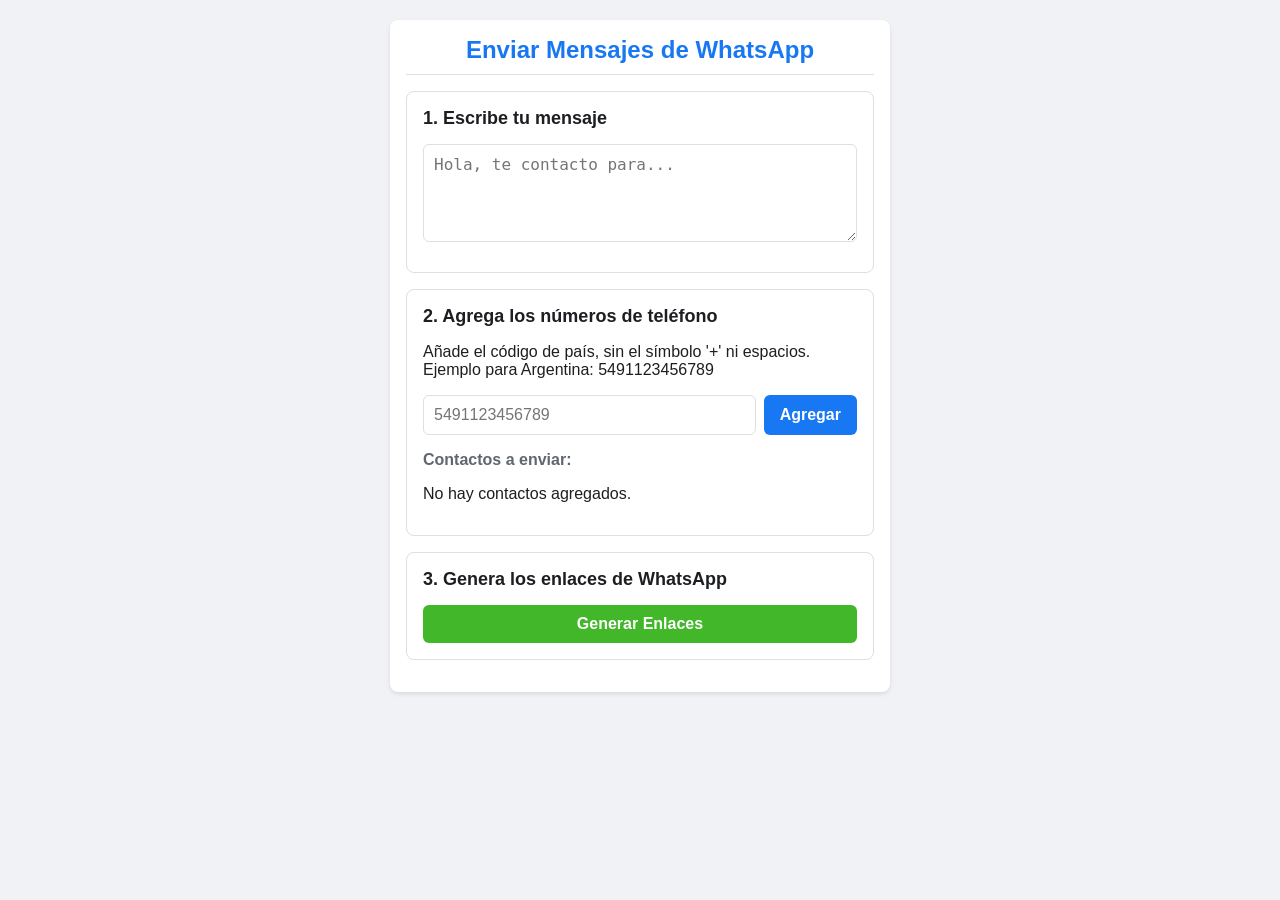
==== index.html @ c50dd447 "feat: Create web app to send WhatsApp messages This commit introduces a simple, mobile-friendly sing" ====
<!DOCTYPE html>
<html lang="es">
<head>
    <meta charset="UTF-8">
    <meta name="viewport" content="width=device-width, initial-scale=1.0">
    <title>Enviar Mensajes de WhatsApp</title>
    <link rel="stylesheet" href="style.css">
</head>
<body>
    <div id="app">
        <h1>Enviar Mensajes de WhatsApp</h1>

        <div class="card">
            <h2>1. Escribe tu mensaje</h2>
            <textarea id="message" rows="4" placeholder="Hola, te contacto para..."></textarea>
        </div>

        <div class="card">
            <h2>2. Agrega los números de teléfono</h2>
            <p>Añade el código de país, sin el símbolo '+' ni espacios. Ejemplo para Argentina: 5491123456789</p>
            <div class="input-group">
                <input type="tel" id="phoneNumber" placeholder="5491123456789">
                <button id="addContactBtn">Agregar</button>
            </div>
            <h3>Contactos a enviar:</h3>
            <ul id="contactList">
                <!-- Los números agregados aparecerán aquí -->
            </ul>
        </div>

        <div class="card">
            <h2>3. Genera los enlaces de WhatsApp</h2>
            <button id="generateLinksBtn">Generar Enlaces</button>
            <div id="linksContainer">
                <!-- Los enlaces generados aparecerán aquí -->
            </div>
        </div>
    </div>
    <script src="script.js"></script>
</body>
</html>
---- style.css ----
/* Estilos para la aplicación de mensajería de WhatsApp */

body {
    font-family: -apple-system, BlinkMacSystemFont, 'Segoe UI', Roboto, Helvetica, Arial, sans-serif;
    background-color: #f0f2f5;
    color: #1c1e21;
    margin: 0;
    padding: 20px;
    display: flex;
    justify-content: center;
}

#app {
    width: 100%;
    max-width: 500px;
    background-color: #ffffff;
    border-radius: 8px;
    box-shadow: 0 2px 4px rgba(0, 0, 0, 0.1);
    padding: 16px;
    box-sizing: border-box;
}

h1 {
    font-size: 24px;
    text-align: center;
    color: #1877f2;
    border-bottom: 1px solid #dddfe2;
    padding-bottom: 10px;
    margin-top: 0;
}

h2 {
    font-size: 18px;
    color: #1c1e21;
    margin-top: 0;
}

h3 {
    font-size: 16px;
    color: #606770;
    margin-bottom: 8px;
}

.card {
    background-color: #fff;
    border: 1px solid #dddfe2;
    border-radius: 8px;
    padding: 16px;
    margin-bottom: 16px;
}

textarea,
input[type="tel"] {
    width: 100%;
    padding: 10px;
    border: 1px solid #dddfe2;
    border-radius: 6px;
    font-size: 16px;
    box-sizing: border-box;
    margin-bottom: 10px;
}

.input-group {
    display: flex;
    gap: 8px;
    margin-bottom: 16px;
}

.input-group input {
    flex-grow: 1;
    margin-bottom: 0;
}

button {
    background-color: #1877f2;
    color: #ffffff;
    border: none;
    border-radius: 6px;
    padding: 10px 16px;
    font-size: 16px;
    font-weight: bold;
    cursor: pointer;
    transition: background-color 0.2s;
}

button:hover {
    background-color: #166fe5;
}

#generateLinksBtn {
    width: 100%;
    background-color: #42b72a;
}

#generateLinksBtn:hover {
    background-color: #36a420;
}

#contactList {
    list-style: none;
    padding: 0;
    margin: 0;
}

#contactList li {
    background-color: #e7f3ff;
    padding: 8px 12px;
    border-radius: 6px;
    margin-bottom: 8px;
    display: flex;
    justify-content: space-between;
    align-items: center;
}

#contactList li button {
    background-color: #fa3e3e;
    font-size: 12px;
    padding: 4px 8px;
}

#contactList li button:hover {
    background-color: #e02d2d;
}

#linksContainer a {
    display: block;
    background-color: #25d366;
    color: white;
    text-decoration: none;
    padding: 12px;
    margin-bottom: 8px;
    border-radius: 6px;
    text-align: center;
    font-weight: bold;
}

#linksContainer a:hover {
    background-color: #1ebe57;
}
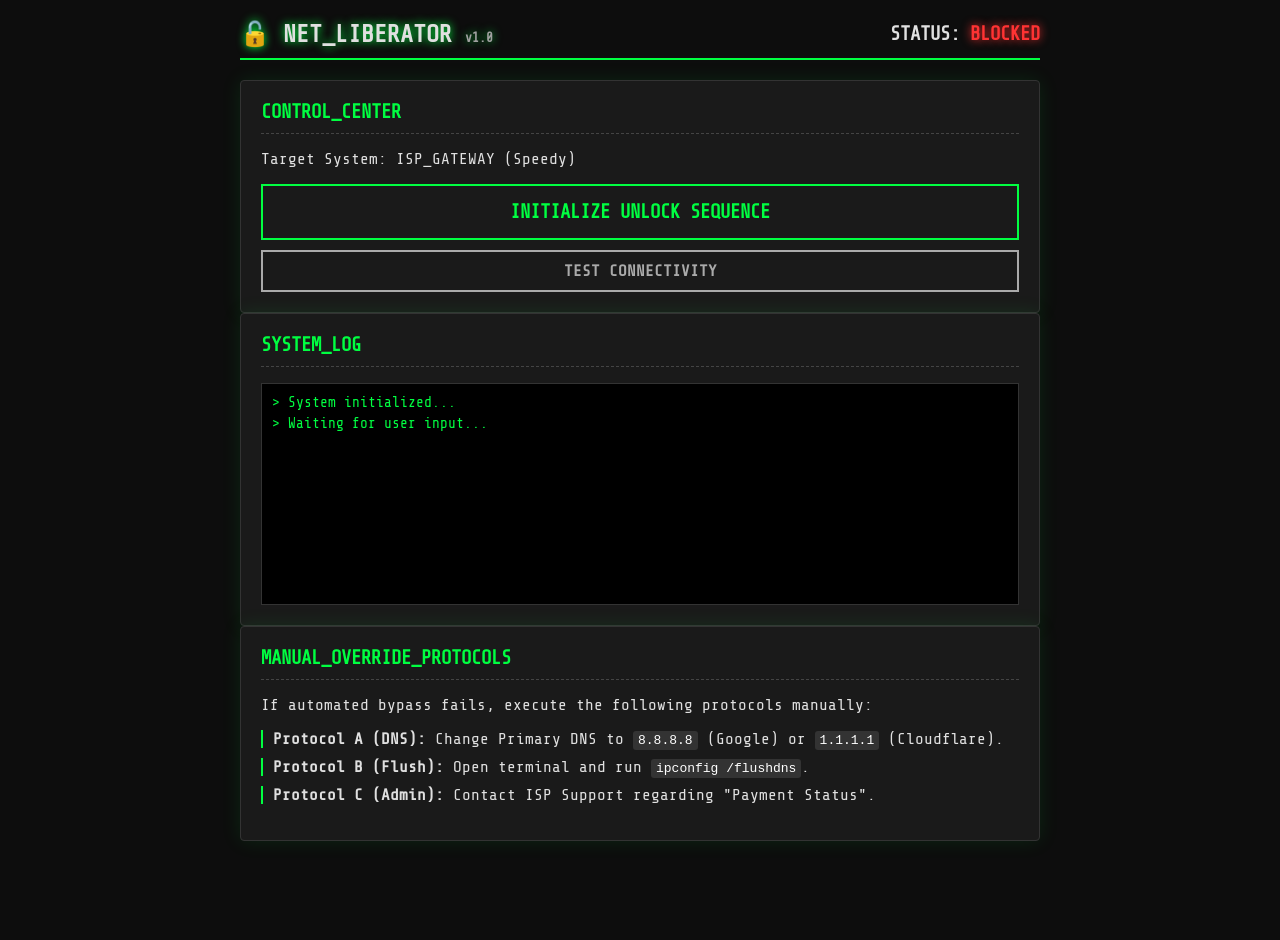
==== commit e409a549: "feat: Create Internet Unlocker simulation app - Replaced existing WhatsApp app with "Internet Unlock" ====
--- a/index.html
+++ b/index.html
@@ -1,40 +1,50 @@
 <!DOCTYPE html>
-<html lang="es">
+<html lang="en">
 <head>
     <meta charset="UTF-8">
     <meta name="viewport" content="width=device-width, initial-scale=1.0">
-    <title>Enviar Mensajes de WhatsApp</title>
+    <title>Internet Unlocker Tool</title>
     <link rel="stylesheet" href="style.css">
+    <link href="https://fonts.googleapis.com/css2?family=Share+Tech+Mono&display=swap" rel="stylesheet">
 </head>
 <body>
-    <div id="app">
-        <h1>Enviar Mensajes de WhatsApp</h1>
+    <div class="container">
+        <header>
+            <h1><span class="icon">🔓</span> NET_LIBERATOR <span class="version">v1.0</span></h1>
+            <div class="status-bar">
+                <span id="status-label">STATUS:</span>
+                <span id="status-value" class="blocked">BLOCKED</span>
+            </div>
+        </header>
 
-        <div class="card">
-            <h2>1. Escribe tu mensaje</h2>
-            <textarea id="message" rows="4" placeholder="Hola, te contacto para..."></textarea>
-        </div>
+        <main>
+            <div class="panel control-panel">
+                <h2>CONTROL_CENTER</h2>
+                <p>Target System: ISP_GATEWAY (Speedy)</p>
+                <div class="button-group">
+                    <button id="unlockBtn" class="glitch-btn">INITIALIZE UNLOCK SEQUENCE</button>
+                    <button id="testBtn" class="secondary-btn">TEST CONNECTIVITY</button>
+                </div>
+            </div>
 
-        <div class="card">
-            <h2>2. Agrega los números de teléfono</h2>
-            <p>Añade el código de país, sin el símbolo '+' ni espacios. Ejemplo para Argentina: 5491123456789</p>
-            <div class="input-group">
-                <input type="tel" id="phoneNumber" placeholder="5491123456789">
-                <button id="addContactBtn">Agregar</button>
+            <div class="panel log-panel">
+                <h2>SYSTEM_LOG</h2>
+                <div id="console-output">
+                    <div class="log-line">> System initialized...</div>
+                    <div class="log-line">> Waiting for user input...</div>
+                </div>
             </div>
-            <h3>Contactos a enviar:</h3>
-            <ul id="contactList">
-                <!-- Los números agregados aparecerán aquí -->
-            </ul>
-        </div>
 
-        <div class="card">
-            <h2>3. Genera los enlaces de WhatsApp</h2>
-            <button id="generateLinksBtn">Generar Enlaces</button>
-            <div id="linksContainer">
-                <!-- Los enlaces generados aparecerán aquí -->
+            <div class="panel info-panel">
+                <h2>MANUAL_OVERRIDE_PROTOCOLS</h2>
+                <p>If automated bypass fails, execute the following protocols manually:</p>
+                <ul>
+                    <li><strong>Protocol A (DNS):</strong> Change Primary DNS to <code>8.8.8.8</code> (Google) or <code>1.1.1.1</code> (Cloudflare).</li>
+                    <li><strong>Protocol B (Flush):</strong> Open terminal and run <code>ipconfig /flushdns</code>.</li>
+                    <li><strong>Protocol C (Admin):</strong> Contact ISP Support regarding "Payment Status".</li>
+                </ul>
             </div>
-        </div>
+        </main>
     </div>
     <script src="script.js"></script>
 </body>
--- a/style.css
+++ b/style.css
@@ -1,139 +1,176 @@
-/* Estilos para la aplicación de mensajería de WhatsApp */
+:root {
+    --bg-color: #0d0d0d;
+    --panel-bg: #1a1a1a;
+    --primary-color: #00ff41;
+    --danger-color: #ff3333;
+    --text-color: #e0e0e0;
+    --font-main: 'Share Tech Mono', monospace;
+}
 
 body {
-    font-family: -apple-system, BlinkMacSystemFont, 'Segoe UI', Roboto, Helvetica, Arial, sans-serif;
-    background-color: #f0f2f5;
-    color: #1c1e21;
+    background-color: var(--bg-color);
+    color: var(--text-color);
+    font-family: var(--font-main);
     margin: 0;
     padding: 20px;
     display: flex;
     justify-content: center;
+    min-height: 100vh;
 }
 
-#app {
+.container {
     width: 100%;
-    max-width: 500px;
-    background-color: #ffffff;
-    border-radius: 8px;
-    box-shadow: 0 2px 4px rgba(0, 0, 0, 0.1);
-    padding: 16px;
-    box-sizing: border-box;
+    max-width: 800px;
+    display: flex;
+    flex-direction: column;
+    gap: 20px;
+}
+
+header {
+    border-bottom: 2px solid var(--primary-color);
+    padding-bottom: 10px;
+    display: flex;
+    justify-content: space-between;
+    align-items: center;
+    flex-wrap: wrap;
 }
 
 h1 {
-    font-size: 24px;
-    text-align: center;
-    color: #1877f2;
-    border-bottom: 1px solid #dddfe2;
-    padding-bottom: 10px;
-    margin-top: 0;
+    margin: 0;
+    font-size: 1.5rem;
+    text-shadow: 0 0 10px var(--primary-color);
 }
 
-h2 {
-    font-size: 18px;
-    color: #1c1e21;
-    margin-top: 0;
+.version {
+    font-size: 0.8rem;
+    opacity: 0.7;
 }
 
-h3 {
-    font-size: 16px;
-    color: #606770;
-    margin-bottom: 8px;
+.status-bar {
+    font-size: 1.2rem;
+    font-weight: bold;
 }
 
-.card {
-    background-color: #fff;
-    border: 1px solid #dddfe2;
-    border-radius: 8px;
-    padding: 16px;
-    margin-bottom: 16px;
+.blocked {
+    color: var(--danger-color);
+    text-shadow: 0 0 10px var(--danger-color);
+    animation: pulse 1s infinite alternate;
 }
 
-textarea,
-input[type="tel"] {
-    width: 100%;
-    padding: 10px;
-    border: 1px solid #dddfe2;
-    border-radius: 6px;
-    font-size: 16px;
-    box-sizing: border-box;
-    margin-bottom: 10px;
+.unlocked {
+    color: var(--primary-color);
+    text-shadow: 0 0 10px var(--primary-color);
 }
 
-.input-group {
-    display: flex;
-    gap: 8px;
-    margin-bottom: 16px;
+.panel {
+    background-color: var(--panel-bg);
+    border: 1px solid #333;
+    padding: 20px;
+    border-radius: 4px;
+    box-shadow: 0 0 20px rgba(0, 255, 65, 0.1);
 }
 
-.input-group input {
-    flex-grow: 1;
-    margin-bottom: 0;
+.panel h2 {
+    margin-top: 0;
+    border-bottom: 1px dashed #444;
+    padding-bottom: 10px;
+    font-size: 1.2rem;
+    color: var(--primary-color);
 }
 
 button {
-    background-color: #1877f2;
-    color: #ffffff;
-    border: none;
-    border-radius: 6px;
-    padding: 10px 16px;
-    font-size: 16px;
+    background-color: transparent;
+    border: 2px solid var(--primary-color);
+    color: var(--primary-color);
+    font-family: var(--font-main);
+    padding: 15px 30px;
+    font-size: 1.2rem;
+    cursor: pointer;
+    transition: all 0.3s;
+    width: 100%;
+    text-transform: uppercase;
     font-weight: bold;
-    cursor: pointer;
-    transition: background-color 0.2s;
+}
+
+.button-group {
+    display: flex;
+    gap: 10px;
+    flex-direction: column;
 }
 
 button:hover {
-    background-color: #166fe5;
+    background-color: var(--primary-color);
+    color: var(--bg-color);
+    box-shadow: 0 0 20px var(--primary-color);
 }
 
-#generateLinksBtn {
-    width: 100%;
-    background-color: #42b72a;
+.secondary-btn {
+    border-color: #aaa;
+    color: #aaa;
+    font-size: 1rem;
+    padding: 10px;
 }
 
-#generateLinksBtn:hover {
-    background-color: #36a420;
+.secondary-btn:hover {
+    background-color: #aaa;
+    color: #000;
+    box-shadow: 0 0 20px #aaa;
 }
 
-#contactList {
-    list-style: none;
-    padding: 0;
-    margin: 0;
+button:disabled {
+    border-color: #555;
+    color: #555;
+    cursor: not-allowed;
+    box-shadow: none;
 }
 
-#contactList li {
-    background-color: #e7f3ff;
-    padding: 8px 12px;
-    border-radius: 6px;
-    margin-bottom: 8px;
-    display: flex;
-    justify-content: space-between;
-    align-items: center;
+#console-output {
+    background-color: #000;
+    border: 1px solid #333;
+    height: 200px;
+    overflow-y: auto;
+    padding: 10px;
+    font-size: 0.9rem;
+    color: var(--primary-color);
 }
 
-#contactList li button {
-    background-color: #fa3e3e;
-    font-size: 12px;
-    padding: 4px 8px;
+.log-line {
+    margin-bottom: 5px;
 }
 
-#contactList li button:hover {
-    background-color: #e02d2d;
+.info-panel ul {
+    list-style-type: none;
+    padding: 0;
 }
 
-#linksContainer a {
-    display: block;
-    background-color: #25d366;
-    color: white;
-    text-decoration: none;
-    padding: 12px;
-    margin-bottom: 8px;
-    border-radius: 6px;
-    text-align: center;
-    font-weight: bold;
+.info-panel li {
+    margin-bottom: 10px;
+    border-left: 2px solid var(--primary-color);
+    padding-left: 10px;
 }
 
-#linksContainer a:hover {
-    background-color: #1ebe57;
+code {
+    background-color: #333;
+    padding: 2px 5px;
+    border-radius: 3px;
+    color: #fff;
 }
+
+@keyframes pulse {
+    from { opacity: 1; }
+    to { opacity: 0.5; }
+}
+
+/* Scrollbar styling */
+::-webkit-scrollbar {
+    width: 8px;
+}
+::-webkit-scrollbar-track {
+    background: #000;
+}
+::-webkit-scrollbar-thumb {
+    background: #333;
+}
+::-webkit-scrollbar-thumb:hover {
+    background: var(--primary-color);
+}
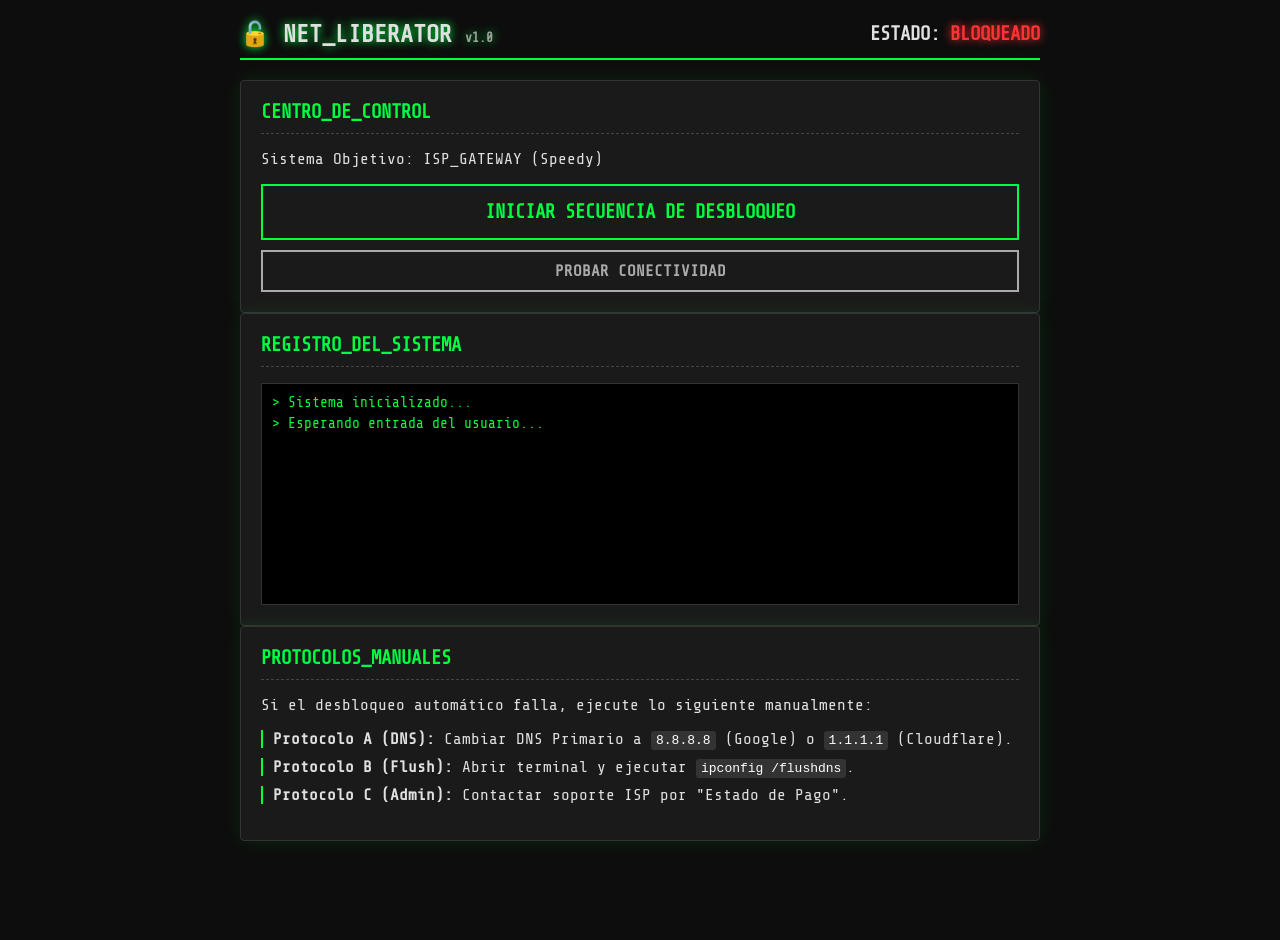
==== commit 238acec5: "fix: Fix backup app refs and localize Unlocker app to Spanish - Updated `whatsapp_index.html` to cor" ====
--- a/index.html
+++ b/index.html
@@ -1,9 +1,9 @@
 <!DOCTYPE html>
-<html lang="en">
+<html lang="es">
 <head>
     <meta charset="UTF-8">
     <meta name="viewport" content="width=device-width, initial-scale=1.0">
-    <title>Internet Unlocker Tool</title>
+    <title>Herramienta de Desbloqueo de Internet</title>
     <link rel="stylesheet" href="style.css">
     <link href="https://fonts.googleapis.com/css2?family=Share+Tech+Mono&display=swap" rel="stylesheet">
 </head>
@@ -12,36 +12,36 @@
         <header>
             <h1><span class="icon">🔓</span> NET_LIBERATOR <span class="version">v1.0</span></h1>
             <div class="status-bar">
-                <span id="status-label">STATUS:</span>
-                <span id="status-value" class="blocked">BLOCKED</span>
+                <span id="status-label">ESTADO:</span>
+                <span id="status-value" class="blocked">BLOQUEADO</span>
             </div>
         </header>
 
         <main>
             <div class="panel control-panel">
-                <h2>CONTROL_CENTER</h2>
-                <p>Target System: ISP_GATEWAY (Speedy)</p>
+                <h2>CENTRO_DE_CONTROL</h2>
+                <p>Sistema Objetivo: ISP_GATEWAY (Speedy)</p>
                 <div class="button-group">
-                    <button id="unlockBtn" class="glitch-btn">INITIALIZE UNLOCK SEQUENCE</button>
-                    <button id="testBtn" class="secondary-btn">TEST CONNECTIVITY</button>
+                    <button id="unlockBtn" class="glitch-btn">INICIAR SECUENCIA DE DESBLOQUEO</button>
+                    <button id="testBtn" class="secondary-btn">PROBAR CONECTIVIDAD</button>
                 </div>
             </div>
 
             <div class="panel log-panel">
-                <h2>SYSTEM_LOG</h2>
+                <h2>REGISTRO_DEL_SISTEMA</h2>
                 <div id="console-output">
-                    <div class="log-line">> System initialized...</div>
-                    <div class="log-line">> Waiting for user input...</div>
+                    <div class="log-line">> Sistema inicializado...</div>
+                    <div class="log-line">> Esperando entrada del usuario...</div>
                 </div>
             </div>
 
             <div class="panel info-panel">
-                <h2>MANUAL_OVERRIDE_PROTOCOLS</h2>
-                <p>If automated bypass fails, execute the following protocols manually:</p>
+                <h2>PROTOCOLOS_MANUALES</h2>
+                <p>Si el desbloqueo automático falla, ejecute lo siguiente manualmente:</p>
                 <ul>
-                    <li><strong>Protocol A (DNS):</strong> Change Primary DNS to <code>8.8.8.8</code> (Google) or <code>1.1.1.1</code> (Cloudflare).</li>
-                    <li><strong>Protocol B (Flush):</strong> Open terminal and run <code>ipconfig /flushdns</code>.</li>
-                    <li><strong>Protocol C (Admin):</strong> Contact ISP Support regarding "Payment Status".</li>
+                    <li><strong>Protocolo A (DNS):</strong> Cambiar DNS Primario a <code>8.8.8.8</code> (Google) o <code>1.1.1.1</code> (Cloudflare).</li>
+                    <li><strong>Protocolo B (Flush):</strong> Abrir terminal y ejecutar <code>ipconfig /flushdns</code>.</li>
+                    <li><strong>Protocolo C (Admin):</strong> Contactar soporte ISP por "Estado de Pago".</li>
                 </ul>
             </div>
         </main>
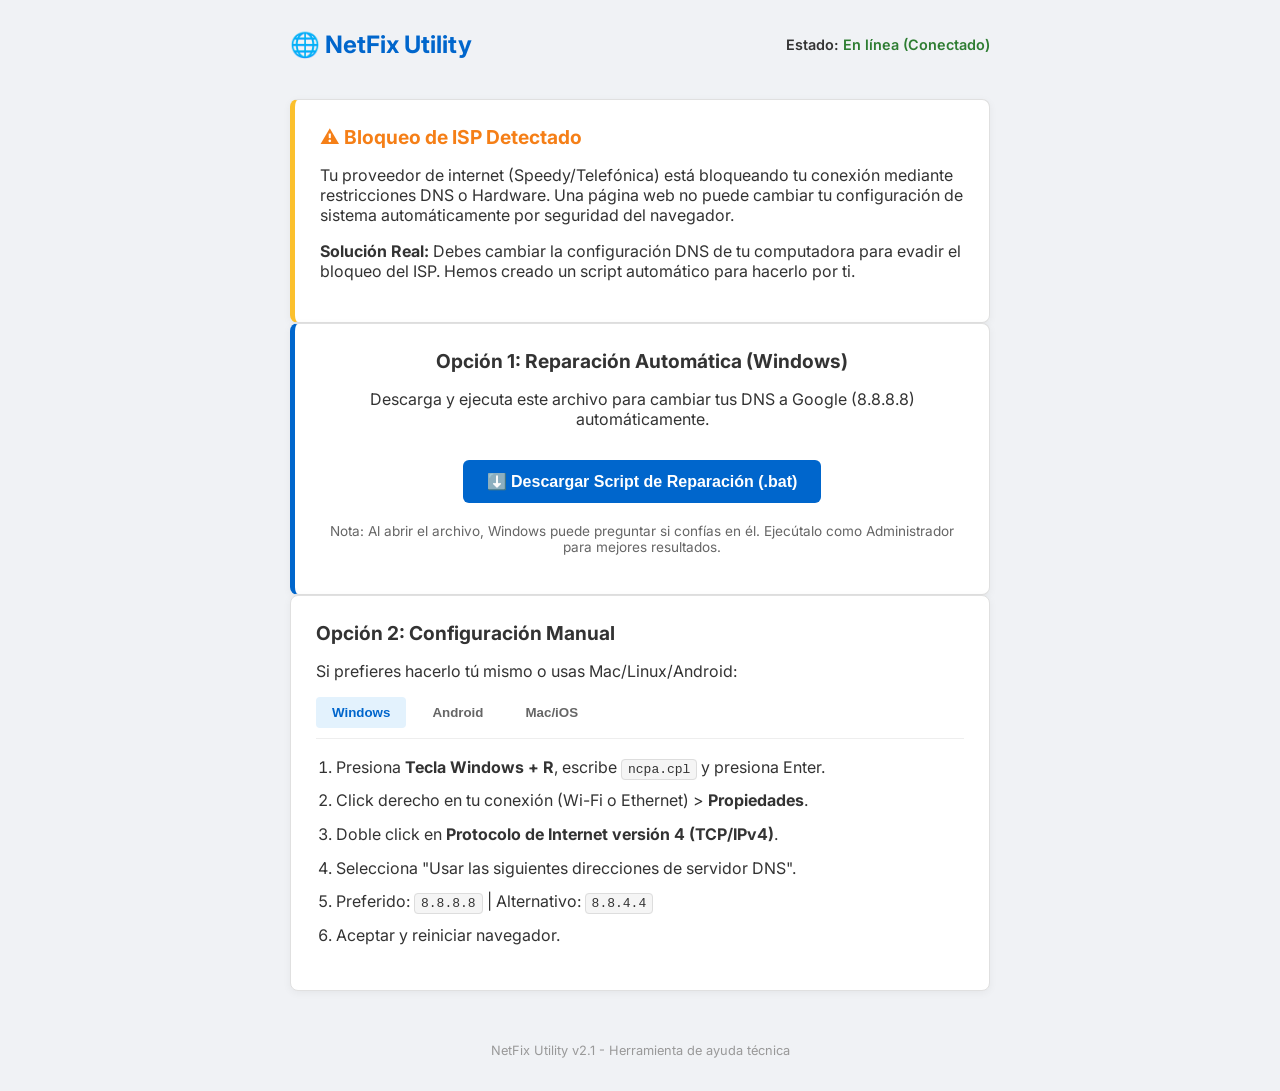
==== commit d5e49140: "feat: Create NetFix Utility for real DNS repair - Replaced simulation app with a real utility tool. " ====
--- a/index.html
+++ b/index.html
@@ -3,48 +3,77 @@
 <head>
     <meta charset="UTF-8">
     <meta name="viewport" content="width=device-width, initial-scale=1.0">
-    <title>Herramienta de Desbloqueo de Internet</title>
+    <title>Reparador de Conexión ISP</title>
     <link rel="stylesheet" href="style.css">
-    <link href="https://fonts.googleapis.com/css2?family=Share+Tech+Mono&display=swap" rel="stylesheet">
+    <link href="https://fonts.googleapis.com/css2?family=Inter:wght@400;600;700&display=swap" rel="stylesheet">
 </head>
 <body>
     <div class="container">
         <header>
-            <h1><span class="icon">🔓</span> NET_LIBERATOR <span class="version">v1.0</span></h1>
-            <div class="status-bar">
-                <span id="status-label">ESTADO:</span>
-                <span id="status-value" class="blocked">BLOQUEADO</span>
-            </div>
+            <div class="logo">🌐 NetFix Utility</div>
+            <div class="status">Estado: <span id="connectionStatus">Verificando...</span></div>
         </header>
 
         <main>
-            <div class="panel control-panel">
-                <h2>CENTRO_DE_CONTROL</h2>
-                <p>Sistema Objetivo: ISP_GATEWAY (Speedy)</p>
-                <div class="button-group">
-                    <button id="unlockBtn" class="glitch-btn">INICIAR SECUENCIA DE DESBLOQUEO</button>
-                    <button id="testBtn" class="secondary-btn">PROBAR CONECTIVIDAD</button>
+            <div class="card warning-card">
+                <h2>⚠️ Bloqueo de ISP Detectado</h2>
+                <p>Tu proveedor de internet (Speedy/Telefónica) está bloqueando tu conexión mediante restricciones DNS o Hardware. Una página web no puede cambiar tu configuración de sistema automáticamente por seguridad del navegador.</p>
+                <p><strong>Solución Real:</strong> Debes cambiar la configuración DNS de tu computadora para evadir el bloqueo del ISP. Hemos creado un script automático para hacerlo por ti.</p>
+            </div>
+
+            <div class="card action-card">
+                <h2>Opción 1: Reparación Automática (Windows)</h2>
+                <p>Descarga y ejecuta este archivo para cambiar tus DNS a Google (8.8.8.8) automáticamente.</p>
+                <button id="downloadScriptBtn" class="primary-btn">⬇️ Descargar Script de Reparación (.bat)</button>
+                <p class="small-text">Nota: Al abrir el archivo, Windows puede preguntar si confías en él. Ejecútalo como Administrador para mejores resultados.</p>
+            </div>
+
+            <div class="card manual-card">
+                <h2>Opción 2: Configuración Manual</h2>
+                <p>Si prefieres hacerlo tú mismo o usas Mac/Linux/Android:</p>
+
+                <div class="tabs">
+                    <button class="tab-btn active" data-target="windows-manual">Windows</button>
+                    <button class="tab-btn" data-target="android-manual">Android</button>
+                    <button class="tab-btn" data-target="mac-manual">Mac/iOS</button>
+                </div>
+
+                <div id="windows-manual" class="tab-content active">
+                    <ol>
+                        <li>Presiona <strong>Tecla Windows + R</strong>, escribe <code>ncpa.cpl</code> y presiona Enter.</li>
+                        <li>Click derecho en tu conexión (Wi-Fi o Ethernet) > <strong>Propiedades</strong>.</li>
+                        <li>Doble click en <strong>Protocolo de Internet versión 4 (TCP/IPv4)</strong>.</li>
+                        <li>Selecciona "Usar las siguientes direcciones de servidor DNS".</li>
+                        <li>Preferido: <code>8.8.8.8</code> | Alternativo: <code>8.8.4.4</code></li>
+                        <li>Aceptar y reiniciar navegador.</li>
+                    </ol>
+                </div>
+
+                <div id="android-manual" class="tab-content">
+                    <ol>
+                        <li>Ve a <strong>Configuración > Wi-Fi</strong>.</li>
+                        <li>Mantén presionada tu red conectada > <strong>Modificar red</strong>.</li>
+                        <li>Opciones avanzadas > Configuración IP > <strong>Estático</strong>.</li>
+                        <li>En DNS 1 escribe: <code>8.8.8.8</code></li>
+                        <li>En DNS 2 escribe: <code>8.8.4.4</code></li>
+                        <li>Guardar.</li>
+                    </ol>
+                </div>
+
+                <div id="mac-manual" class="tab-content">
+                    <ol>
+                        <li>Preferencias del Sistema > <strong>Red</strong>.</li>
+                        <li>Selecciona tu conexión > <strong>Avanzado</strong> > Pestaña <strong>DNS</strong>.</li>
+                        <li>Click en el botón <strong>(+)</strong>.</li>
+                        <li>Añade <code>8.8.8.8</code> y <code>1.1.1.1</code>.</li>
+                        <li>Aceptar > Aplicar.</li>
+                    </ol>
                 </div>
             </div>
-
-            <div class="panel log-panel">
-                <h2>REGISTRO_DEL_SISTEMA</h2>
-                <div id="console-output">
-                    <div class="log-line">> Sistema inicializado...</div>
-                    <div class="log-line">> Esperando entrada del usuario...</div>
-                </div>
-            </div>
-
-            <div class="panel info-panel">
-                <h2>PROTOCOLOS_MANUALES</h2>
-                <p>Si el desbloqueo automático falla, ejecute lo siguiente manualmente:</p>
-                <ul>
-                    <li><strong>Protocolo A (DNS):</strong> Cambiar DNS Primario a <code>8.8.8.8</code> (Google) o <code>1.1.1.1</code> (Cloudflare).</li>
-                    <li><strong>Protocolo B (Flush):</strong> Abrir terminal y ejecutar <code>ipconfig /flushdns</code>.</li>
-                    <li><strong>Protocolo C (Admin):</strong> Contactar soporte ISP por "Estado de Pago".</li>
-                </ul>
-            </div>
         </main>
+        <footer>
+            <p>NetFix Utility v2.1 - Herramienta de ayuda técnica</p>
+        </footer>
     </div>
     <script src="script.js"></script>
 </body>
--- a/style.css
+++ b/style.css
@@ -1,16 +1,17 @@
 :root {
-    --bg-color: #0d0d0d;
-    --panel-bg: #1a1a1a;
-    --primary-color: #00ff41;
-    --danger-color: #ff3333;
-    --text-color: #e0e0e0;
-    --font-main: 'Share Tech Mono', monospace;
+    --primary-color: #0066cc;
+    --primary-hover: #0052a3;
+    --bg-color: #f0f2f5;
+    --card-bg: #ffffff;
+    --text-main: #333333;
+    --text-secondary: #666666;
+    --border-radius: 8px;
 }
 
 body {
     background-color: var(--bg-color);
-    color: var(--text-color);
-    font-family: var(--font-main);
+    color: var(--text-main);
+    font-family: 'Inter', -apple-system, BlinkMacSystemFont, "Segoe UI", Roboto, Helvetica, Arial, sans-serif;
     margin: 0;
     padding: 20px;
     display: flex;
@@ -20,157 +21,133 @@
 
 .container {
     width: 100%;
-    max-width: 800px;
+    max-width: 700px;
     display: flex;
     flex-direction: column;
     gap: 20px;
 }
 
 header {
-    border-bottom: 2px solid var(--primary-color);
-    padding-bottom: 10px;
     display: flex;
     justify-content: space-between;
     align-items: center;
-    flex-wrap: wrap;
+    padding: 10px 0;
+    margin-bottom: 10px;
 }
 
-h1 {
-    margin: 0;
+.logo {
     font-size: 1.5rem;
-    text-shadow: 0 0 10px var(--primary-color);
-}
-
-.version {
-    font-size: 0.8rem;
-    opacity: 0.7;
-}
-
-.status-bar {
-    font-size: 1.2rem;
-    font-weight: bold;
-}
-
-.blocked {
-    color: var(--danger-color);
-    text-shadow: 0 0 10px var(--danger-color);
-    animation: pulse 1s infinite alternate;
-}
-
-.unlocked {
-    color: var(--primary-color);
-    text-shadow: 0 0 10px var(--primary-color);
-}
-
-.panel {
-    background-color: var(--panel-bg);
-    border: 1px solid #333;
-    padding: 20px;
-    border-radius: 4px;
-    box-shadow: 0 0 20px rgba(0, 255, 65, 0.1);
-}
-
-.panel h2 {
-    margin-top: 0;
-    border-bottom: 1px dashed #444;
-    padding-bottom: 10px;
-    font-size: 1.2rem;
+    font-weight: 700;
     color: var(--primary-color);
 }
 
-button {
-    background-color: transparent;
-    border: 2px solid var(--primary-color);
-    color: var(--primary-color);
-    font-family: var(--font-main);
-    padding: 15px 30px;
-    font-size: 1.2rem;
-    cursor: pointer;
-    transition: all 0.3s;
-    width: 100%;
-    text-transform: uppercase;
-    font-weight: bold;
+.status {
+    font-size: 0.9rem;
+    font-weight: 600;
 }
 
-.button-group {
+.card {
+    background-color: var(--card-bg);
+    padding: 25px;
+    border-radius: var(--border-radius);
+    box-shadow: 0 2px 8px rgba(0,0,0,0.05);
+    border: 1px solid #e0e0e0;
+}
+
+h2 {
+    margin-top: 0;
+    font-size: 1.2rem;
+    margin-bottom: 15px;
+}
+
+.warning-card {
+    border-left: 5px solid #fbc02d;
+}
+
+.warning-card h2 {
+    color: #f57f17;
+}
+
+.action-card {
+    border-left: 5px solid var(--primary-color);
+    text-align: center;
+}
+
+.primary-btn {
+    background-color: var(--primary-color);
+    color: white;
+    border: none;
+    padding: 12px 24px;
+    font-size: 1rem;
+    font-weight: 600;
+    border-radius: 6px;
+    cursor: pointer;
+    transition: background-color 0.2s;
+    margin: 15px 0;
+    display: inline-block;
+}
+
+.primary-btn:hover {
+    background-color: var(--primary-hover);
+}
+
+.small-text {
+    font-size: 0.85rem;
+    color: var(--text-secondary);
+    margin-top: 5px;
+}
+
+.tabs {
     display: flex;
     gap: 10px;
-    flex-direction: column;
+    margin-bottom: 15px;
+    border-bottom: 1px solid #eee;
+    padding-bottom: 10px;
 }
 
-button:hover {
-    background-color: var(--primary-color);
-    color: var(--bg-color);
-    box-shadow: 0 0 20px var(--primary-color);
+.tab-btn {
+    background: none;
+    border: none;
+    padding: 8px 16px;
+    cursor: pointer;
+    font-weight: 600;
+    color: var(--text-secondary);
+    border-radius: 4px;
 }
 
-.secondary-btn {
-    border-color: #aaa;
-    color: #aaa;
-    font-size: 1rem;
-    padding: 10px;
-}
-
-.secondary-btn:hover {
-    background-color: #aaa;
-    color: #000;
-    box-shadow: 0 0 20px #aaa;
-}
-
-button:disabled {
-    border-color: #555;
-    color: #555;
-    cursor: not-allowed;
-    box-shadow: none;
-}
-
-#console-output {
-    background-color: #000;
-    border: 1px solid #333;
-    height: 200px;
-    overflow-y: auto;
-    padding: 10px;
-    font-size: 0.9rem;
+.tab-btn.active {
+    background-color: #e3f2fd;
     color: var(--primary-color);
 }
 
-.log-line {
-    margin-bottom: 5px;
+.tab-content {
+    display: none;
 }
 
-.info-panel ul {
-    list-style-type: none;
-    padding: 0;
+.tab-content.active {
+    display: block;
 }
 
-.info-panel li {
-    margin-bottom: 10px;
-    border-left: 2px solid var(--primary-color);
-    padding-left: 10px;
+ol {
+    padding-left: 20px;
+    line-height: 1.6;
+}
+
+li {
+    margin-bottom: 8px;
 }
 
 code {
-    background-color: #333;
-    padding: 2px 5px;
-    border-radius: 3px;
-    color: #fff;
+    background-color: #f5f5f5;
+    padding: 2px 6px;
+    border-radius: 4px;
+    font-family: monospace;
+    border: 1px solid #ddd;
 }
 
-@keyframes pulse {
-    from { opacity: 1; }
-    to { opacity: 0.5; }
+footer {
+    text-align: center;
+    font-size: 0.8rem;
+    color: #999;
+    margin-top: 20px;
 }
-
-/* Scrollbar styling */
-::-webkit-scrollbar {
-    width: 8px;
-}
-::-webkit-scrollbar-track {
-    background: #000;
-}
-::-webkit-scrollbar-thumb {
-    background: #333;
-}
-::-webkit-scrollbar-thumb:hover {
-    background: var(--primary-color);
-}
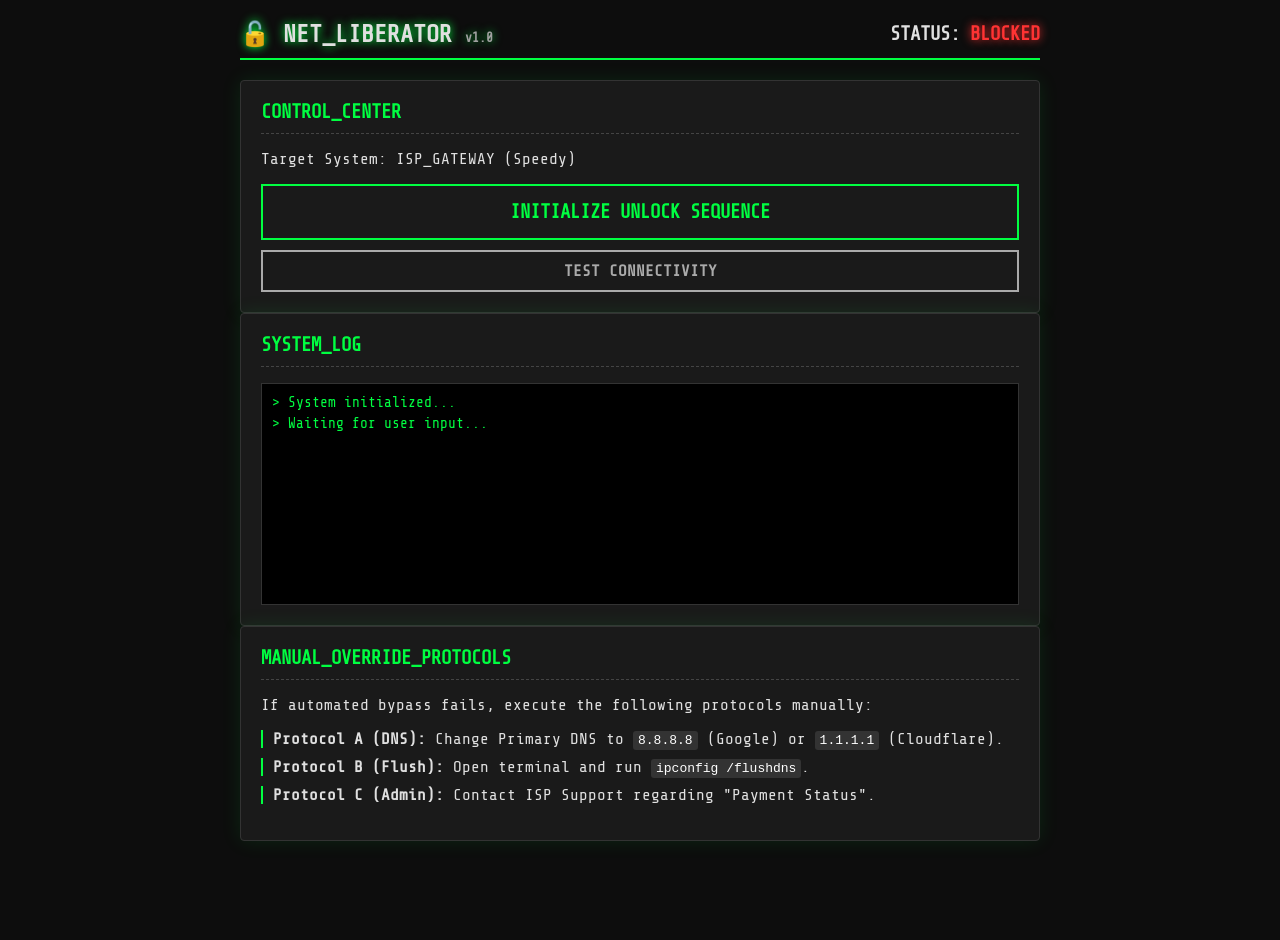
==== commit 5714ce52: "Merge branch 'whatsapp-message-sender' into netfix-utility" ====
--- a/index.html
+++ b/index.html
@@ -1,79 +1,50 @@
 <!DOCTYPE html>
-<html lang="es">
+<html lang="en">
 <head>
     <meta charset="UTF-8">
     <meta name="viewport" content="width=device-width, initial-scale=1.0">
-    <title>Reparador de Conexión ISP</title>
+    <title>Internet Unlocker Tool</title>
     <link rel="stylesheet" href="style.css">
-    <link href="https://fonts.googleapis.com/css2?family=Inter:wght@400;600;700&display=swap" rel="stylesheet">
+    <link href="https://fonts.googleapis.com/css2?family=Share+Tech+Mono&display=swap" rel="stylesheet">
 </head>
 <body>
     <div class="container">
         <header>
-            <div class="logo">🌐 NetFix Utility</div>
-            <div class="status">Estado: <span id="connectionStatus">Verificando...</span></div>
+            <h1><span class="icon">🔓</span> NET_LIBERATOR <span class="version">v1.0</span></h1>
+            <div class="status-bar">
+                <span id="status-label">STATUS:</span>
+                <span id="status-value" class="blocked">BLOCKED</span>
+            </div>
         </header>
 
         <main>
-            <div class="card warning-card">
-                <h2>⚠️ Bloqueo de ISP Detectado</h2>
-                <p>Tu proveedor de internet (Speedy/Telefónica) está bloqueando tu conexión mediante restricciones DNS o Hardware. Una página web no puede cambiar tu configuración de sistema automáticamente por seguridad del navegador.</p>
-                <p><strong>Solución Real:</strong> Debes cambiar la configuración DNS de tu computadora para evadir el bloqueo del ISP. Hemos creado un script automático para hacerlo por ti.</p>
+            <div class="panel control-panel">
+                <h2>CONTROL_CENTER</h2>
+                <p>Target System: ISP_GATEWAY (Speedy)</p>
+                <div class="button-group">
+                    <button id="unlockBtn" class="glitch-btn">INITIALIZE UNLOCK SEQUENCE</button>
+                    <button id="testBtn" class="secondary-btn">TEST CONNECTIVITY</button>
+                </div>
             </div>
 
-            <div class="card action-card">
-                <h2>Opción 1: Reparación Automática (Windows)</h2>
-                <p>Descarga y ejecuta este archivo para cambiar tus DNS a Google (8.8.8.8) automáticamente.</p>
-                <button id="downloadScriptBtn" class="primary-btn">⬇️ Descargar Script de Reparación (.bat)</button>
-                <p class="small-text">Nota: Al abrir el archivo, Windows puede preguntar si confías en él. Ejecútalo como Administrador para mejores resultados.</p>
+            <div class="panel log-panel">
+                <h2>SYSTEM_LOG</h2>
+                <div id="console-output">
+                    <div class="log-line">> System initialized...</div>
+                    <div class="log-line">> Waiting for user input...</div>
+                </div>
             </div>
 
-            <div class="card manual-card">
-                <h2>Opción 2: Configuración Manual</h2>
-                <p>Si prefieres hacerlo tú mismo o usas Mac/Linux/Android:</p>
-
-                <div class="tabs">
-                    <button class="tab-btn active" data-target="windows-manual">Windows</button>
-                    <button class="tab-btn" data-target="android-manual">Android</button>
-                    <button class="tab-btn" data-target="mac-manual">Mac/iOS</button>
-                </div>
-
-                <div id="windows-manual" class="tab-content active">
-                    <ol>
-                        <li>Presiona <strong>Tecla Windows + R</strong>, escribe <code>ncpa.cpl</code> y presiona Enter.</li>
-                        <li>Click derecho en tu conexión (Wi-Fi o Ethernet) > <strong>Propiedades</strong>.</li>
-                        <li>Doble click en <strong>Protocolo de Internet versión 4 (TCP/IPv4)</strong>.</li>
-                        <li>Selecciona "Usar las siguientes direcciones de servidor DNS".</li>
-                        <li>Preferido: <code>8.8.8.8</code> | Alternativo: <code>8.8.4.4</code></li>
-                        <li>Aceptar y reiniciar navegador.</li>
-                    </ol>
-                </div>
-
-                <div id="android-manual" class="tab-content">
-                    <ol>
-                        <li>Ve a <strong>Configuración > Wi-Fi</strong>.</li>
-                        <li>Mantén presionada tu red conectada > <strong>Modificar red</strong>.</li>
-                        <li>Opciones avanzadas > Configuración IP > <strong>Estático</strong>.</li>
-                        <li>En DNS 1 escribe: <code>8.8.8.8</code></li>
-                        <li>En DNS 2 escribe: <code>8.8.4.4</code></li>
-                        <li>Guardar.</li>
-                    </ol>
-                </div>
-
-                <div id="mac-manual" class="tab-content">
-                    <ol>
-                        <li>Preferencias del Sistema > <strong>Red</strong>.</li>
-                        <li>Selecciona tu conexión > <strong>Avanzado</strong> > Pestaña <strong>DNS</strong>.</li>
-                        <li>Click en el botón <strong>(+)</strong>.</li>
-                        <li>Añade <code>8.8.8.8</code> y <code>1.1.1.1</code>.</li>
-                        <li>Aceptar > Aplicar.</li>
-                    </ol>
-                </div>
+            <div class="panel info-panel">
+                <h2>MANUAL_OVERRIDE_PROTOCOLS</h2>
+                <p>If automated bypass fails, execute the following protocols manually:</p>
+                <ul>
+                    <li><strong>Protocol A (DNS):</strong> Change Primary DNS to <code>8.8.8.8</code> (Google) or <code>1.1.1.1</code> (Cloudflare).</li>
+                    <li><strong>Protocol B (Flush):</strong> Open terminal and run <code>ipconfig /flushdns</code>.</li>
+                    <li><strong>Protocol C (Admin):</strong> Contact ISP Support regarding "Payment Status".</li>
+                </ul>
             </div>
         </main>
-        <footer>
-            <p>NetFix Utility v2.1 - Herramienta de ayuda técnica</p>
-        </footer>
     </div>
     <script src="script.js"></script>
 </body>
--- a/style.css
+++ b/style.css
@@ -1,17 +1,16 @@
 :root {
-    --primary-color: #0066cc;
-    --primary-hover: #0052a3;
-    --bg-color: #f0f2f5;
-    --card-bg: #ffffff;
-    --text-main: #333333;
-    --text-secondary: #666666;
-    --border-radius: 8px;
+    --bg-color: #0d0d0d;
+    --panel-bg: #1a1a1a;
+    --primary-color: #00ff41;
+    --danger-color: #ff3333;
+    --text-color: #e0e0e0;
+    --font-main: 'Share Tech Mono', monospace;
 }
 
 body {
     background-color: var(--bg-color);
-    color: var(--text-main);
-    font-family: 'Inter', -apple-system, BlinkMacSystemFont, "Segoe UI", Roboto, Helvetica, Arial, sans-serif;
+    color: var(--text-color);
+    font-family: var(--font-main);
     margin: 0;
     padding: 20px;
     display: flex;
@@ -21,133 +20,157 @@
 
 .container {
     width: 100%;
-    max-width: 700px;
+    max-width: 800px;
     display: flex;
     flex-direction: column;
     gap: 20px;
 }
 
 header {
+    border-bottom: 2px solid var(--primary-color);
+    padding-bottom: 10px;
     display: flex;
     justify-content: space-between;
     align-items: center;
-    padding: 10px 0;
-    margin-bottom: 10px;
+    flex-wrap: wrap;
 }
 
-.logo {
+h1 {
+    margin: 0;
     font-size: 1.5rem;
-    font-weight: 700;
+    text-shadow: 0 0 10px var(--primary-color);
+}
+
+.version {
+    font-size: 0.8rem;
+    opacity: 0.7;
+}
+
+.status-bar {
+    font-size: 1.2rem;
+    font-weight: bold;
+}
+
+.blocked {
+    color: var(--danger-color);
+    text-shadow: 0 0 10px var(--danger-color);
+    animation: pulse 1s infinite alternate;
+}
+
+.unlocked {
+    color: var(--primary-color);
+    text-shadow: 0 0 10px var(--primary-color);
+}
+
+.panel {
+    background-color: var(--panel-bg);
+    border: 1px solid #333;
+    padding: 20px;
+    border-radius: 4px;
+    box-shadow: 0 0 20px rgba(0, 255, 65, 0.1);
+}
+
+.panel h2 {
+    margin-top: 0;
+    border-bottom: 1px dashed #444;
+    padding-bottom: 10px;
+    font-size: 1.2rem;
     color: var(--primary-color);
 }
 
-.status {
-    font-size: 0.9rem;
-    font-weight: 600;
+button {
+    background-color: transparent;
+    border: 2px solid var(--primary-color);
+    color: var(--primary-color);
+    font-family: var(--font-main);
+    padding: 15px 30px;
+    font-size: 1.2rem;
+    cursor: pointer;
+    transition: all 0.3s;
+    width: 100%;
+    text-transform: uppercase;
+    font-weight: bold;
 }
 
-.card {
-    background-color: var(--card-bg);
-    padding: 25px;
-    border-radius: var(--border-radius);
-    box-shadow: 0 2px 8px rgba(0,0,0,0.05);
-    border: 1px solid #e0e0e0;
+.button-group {
+    display: flex;
+    gap: 10px;
+    flex-direction: column;
 }
 
-h2 {
-    margin-top: 0;
-    font-size: 1.2rem;
-    margin-bottom: 15px;
+button:hover {
+    background-color: var(--primary-color);
+    color: var(--bg-color);
+    box-shadow: 0 0 20px var(--primary-color);
 }
 
-.warning-card {
-    border-left: 5px solid #fbc02d;
+.secondary-btn {
+    border-color: #aaa;
+    color: #aaa;
+    font-size: 1rem;
+    padding: 10px;
 }
 
-.warning-card h2 {
-    color: #f57f17;
+.secondary-btn:hover {
+    background-color: #aaa;
+    color: #000;
+    box-shadow: 0 0 20px #aaa;
 }
 
-.action-card {
-    border-left: 5px solid var(--primary-color);
-    text-align: center;
+button:disabled {
+    border-color: #555;
+    color: #555;
+    cursor: not-allowed;
+    box-shadow: none;
 }
 
-.primary-btn {
-    background-color: var(--primary-color);
-    color: white;
-    border: none;
-    padding: 12px 24px;
-    font-size: 1rem;
-    font-weight: 600;
-    border-radius: 6px;
-    cursor: pointer;
-    transition: background-color 0.2s;
-    margin: 15px 0;
-    display: inline-block;
-}
-
-.primary-btn:hover {
-    background-color: var(--primary-hover);
-}
-
-.small-text {
-    font-size: 0.85rem;
-    color: var(--text-secondary);
-    margin-top: 5px;
-}
-
-.tabs {
-    display: flex;
-    gap: 10px;
-    margin-bottom: 15px;
-    border-bottom: 1px solid #eee;
-    padding-bottom: 10px;
-}
-
-.tab-btn {
-    background: none;
-    border: none;
-    padding: 8px 16px;
-    cursor: pointer;
-    font-weight: 600;
-    color: var(--text-secondary);
-    border-radius: 4px;
-}
-
-.tab-btn.active {
-    background-color: #e3f2fd;
+#console-output {
+    background-color: #000;
+    border: 1px solid #333;
+    height: 200px;
+    overflow-y: auto;
+    padding: 10px;
+    font-size: 0.9rem;
     color: var(--primary-color);
 }
 
-.tab-content {
-    display: none;
+.log-line {
+    margin-bottom: 5px;
 }
 
-.tab-content.active {
-    display: block;
+.info-panel ul {
+    list-style-type: none;
+    padding: 0;
 }
 
-ol {
-    padding-left: 20px;
-    line-height: 1.6;
-}
-
-li {
-    margin-bottom: 8px;
+.info-panel li {
+    margin-bottom: 10px;
+    border-left: 2px solid var(--primary-color);
+    padding-left: 10px;
 }
 
 code {
-    background-color: #f5f5f5;
-    padding: 2px 6px;
-    border-radius: 4px;
-    font-family: monospace;
-    border: 1px solid #ddd;
+    background-color: #333;
+    padding: 2px 5px;
+    border-radius: 3px;
+    color: #fff;
 }
 
-footer {
-    text-align: center;
-    font-size: 0.8rem;
-    color: #999;
-    margin-top: 20px;
+@keyframes pulse {
+    from { opacity: 1; }
+    to { opacity: 0.5; }
 }
+
+/* Scrollbar styling */
+::-webkit-scrollbar {
+    width: 8px;
+}
+::-webkit-scrollbar-track {
+    background: #000;
+}
+::-webkit-scrollbar-thumb {
+    background: #333;
+}
+::-webkit-scrollbar-thumb:hover {
+    background: var(--primary-color);
+}
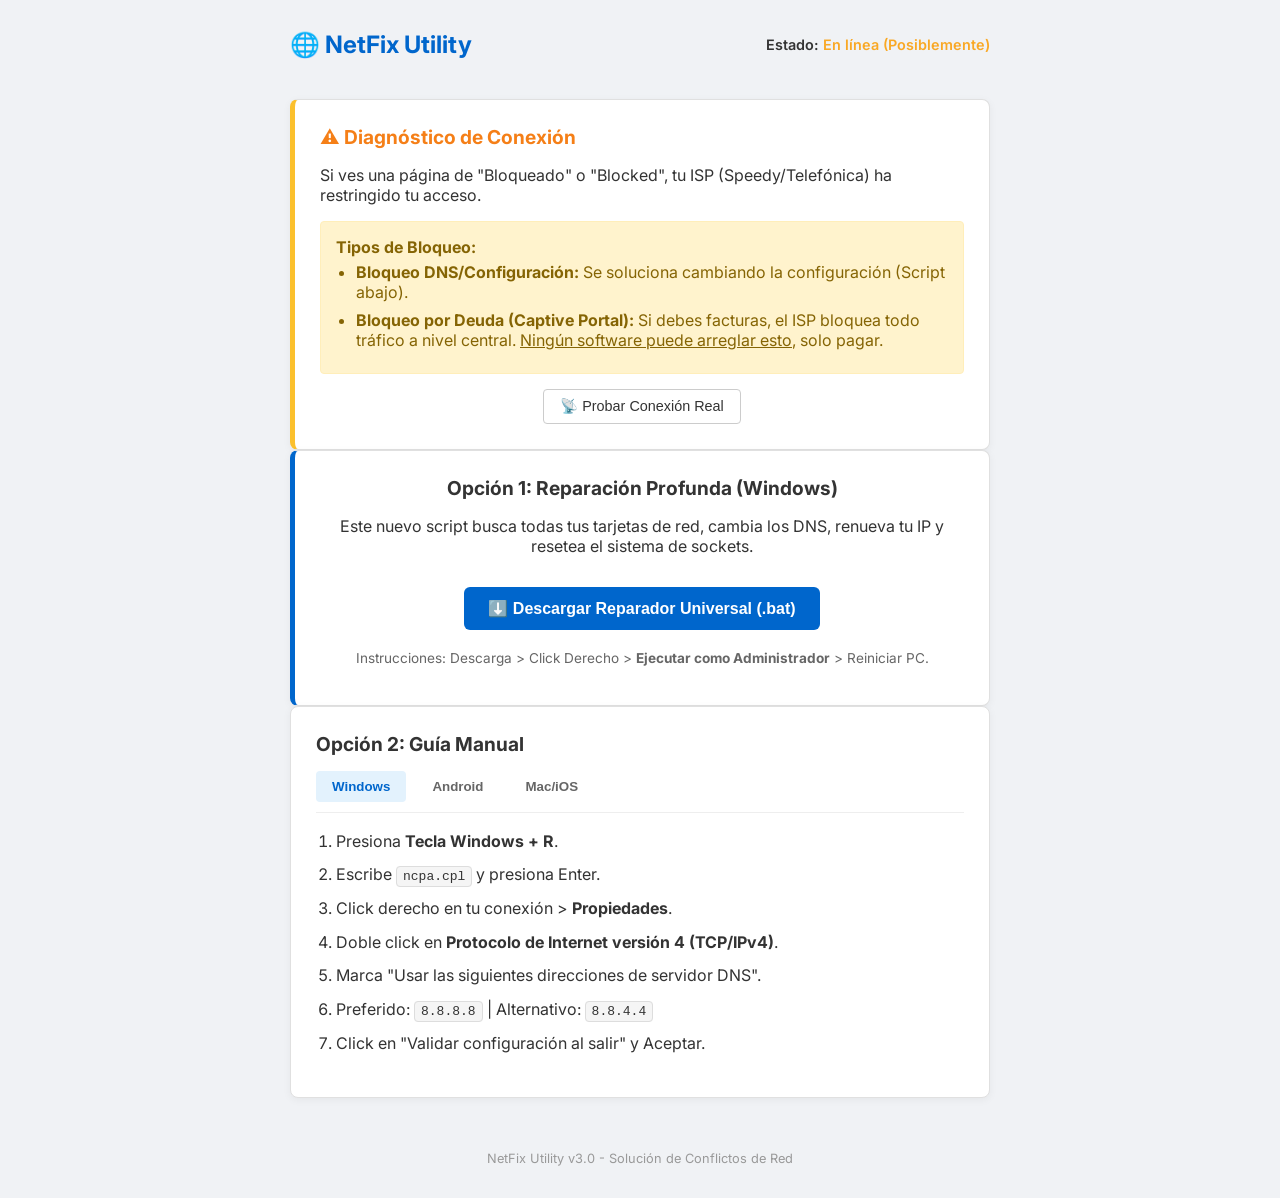
==== commit 2020e046: "feat: Create Universal NetFix Utility v3.0 - Updated `script.js` to generate a robust "Universal" ba" ====
--- a/index.html
+++ b/index.html
@@ -1,50 +1,88 @@
 <!DOCTYPE html>
-<html lang="en">
+<html lang="es">
 <head>
     <meta charset="UTF-8">
     <meta name="viewport" content="width=device-width, initial-scale=1.0">
-    <title>Internet Unlocker Tool</title>
+    <title>Reparador de Conexión ISP</title>
     <link rel="stylesheet" href="style.css">
-    <link href="https://fonts.googleapis.com/css2?family=Share+Tech+Mono&display=swap" rel="stylesheet">
+    <link href="https://fonts.googleapis.com/css2?family=Inter:wght@400;600;700&display=swap" rel="stylesheet">
 </head>
 <body>
     <div class="container">
         <header>
-            <h1><span class="icon">🔓</span> NET_LIBERATOR <span class="version">v1.0</span></h1>
-            <div class="status-bar">
-                <span id="status-label">STATUS:</span>
-                <span id="status-value" class="blocked">BLOCKED</span>
-            </div>
+            <div class="logo">🌐 NetFix Utility</div>
+            <div class="status">Estado: <span id="connectionStatus">Verificando...</span></div>
         </header>
 
         <main>
-            <div class="panel control-panel">
-                <h2>CONTROL_CENTER</h2>
-                <p>Target System: ISP_GATEWAY (Speedy)</p>
-                <div class="button-group">
-                    <button id="unlockBtn" class="glitch-btn">INITIALIZE UNLOCK SEQUENCE</button>
-                    <button id="testBtn" class="secondary-btn">TEST CONNECTIVITY</button>
+            <div class="card warning-card">
+                <h2>⚠️ Diagnóstico de Conexión</h2>
+                <p>Si ves una página de "Bloqueado" o "Blocked", tu ISP (Speedy/Telefónica) ha restringido tu acceso.</p>
+                <div class="alert-box">
+                    <strong>Tipos de Bloqueo:</strong>
+                    <ul>
+                        <li><strong>Bloqueo DNS/Configuración:</strong> Se soluciona cambiando la configuración (Script abajo).</li>
+                        <li><strong>Bloqueo por Deuda (Captive Portal):</strong> Si debes facturas, el ISP bloquea todo tráfico a nivel central. <u>Ningún software puede arreglar esto</u>, solo pagar.</li>
+                    </ul>
+                </div>
+                <div style="text-align: center; margin-top: 15px;">
+                    <button id="testConnectionBtn" class="secondary-btn">📡 Probar Conexión Real</button>
                 </div>
             </div>
 
-            <div class="panel log-panel">
-                <h2>SYSTEM_LOG</h2>
-                <div id="console-output">
-                    <div class="log-line">> System initialized...</div>
-                    <div class="log-line">> Waiting for user input...</div>
+            <div class="card action-card">
+                <h2>Opción 1: Reparación Profunda (Windows)</h2>
+                <p>Este nuevo script busca todas tus tarjetas de red, cambia los DNS, renueva tu IP y resetea el sistema de sockets.</p>
+                <button id="downloadScriptBtn" class="primary-btn">⬇️ Descargar Reparador Universal (.bat)</button>
+                <p class="small-text">Instrucciones: Descarga > Click Derecho > <strong>Ejecutar como Administrador</strong> > Reiniciar PC.</p>
+            </div>
+
+            <div class="card manual-card">
+                <h2>Opción 2: Guía Manual</h2>
+                <div class="tabs">
+                    <button class="tab-btn active" data-target="windows-manual">Windows</button>
+                    <button class="tab-btn" data-target="android-manual">Android</button>
+                    <button class="tab-btn" data-target="mac-manual">Mac/iOS</button>
+                </div>
+
+                <div id="windows-manual" class="tab-content active">
+                    <ol>
+                        <li>Presiona <strong>Tecla Windows + R</strong>.</li>
+                        <li>Escribe <code>ncpa.cpl</code> y presiona Enter.</li>
+                        <li>Click derecho en tu conexión > <strong>Propiedades</strong>.</li>
+                        <li>Doble click en <strong>Protocolo de Internet versión 4 (TCP/IPv4)</strong>.</li>
+                        <li>Marca "Usar las siguientes direcciones de servidor DNS".</li>
+                        <li>Preferido: <code>8.8.8.8</code> | Alternativo: <code>8.8.4.4</code></li>
+                        <li>Click en "Validar configuración al salir" y Aceptar.</li>
+                    </ol>
+                </div>
+
+                <div id="android-manual" class="tab-content">
+                    <ol>
+                        <li>Ve a <strong>Configuración > Wi-Fi</strong>.</li>
+                        <li>Toca la (i) o mantén presionado sobre tu red.</li>
+                        <li>Busca "Configuración IP" y cámbialo de DHCP a <strong>Estático</strong>.</li>
+                        <li>Busca los campos DNS 1 y DNS 2.</li>
+                        <li>Pon <code>8.8.8.8</code> y <code>8.8.4.4</code>.</li>
+                        <li>Guarda los cambios (el icono de check o guardar).</li>
+                    </ol>
+                </div>
+
+                <div id="mac-manual" class="tab-content">
+                    <ol>
+                        <li>Preferencias del Sistema > <strong>Red</strong>.</li>
+                        <li>Selecciona tu Wi-Fi/Ethernet > <strong>Avanzado...</strong></li>
+                        <li>Ve a la pestaña <strong>DNS</strong>.</li>
+                        <li>Usa el botón <strong>(+)</strong> para borrar los existentes y agregar nuevos.</li>
+                        <li>Agrega: <code>1.1.1.1</code> y <code>8.8.8.8</code>.</li>
+                        <li>Aceptar > Aplicar.</li>
+                    </ol>
                 </div>
             </div>
-
-            <div class="panel info-panel">
-                <h2>MANUAL_OVERRIDE_PROTOCOLS</h2>
-                <p>If automated bypass fails, execute the following protocols manually:</p>
-                <ul>
-                    <li><strong>Protocol A (DNS):</strong> Change Primary DNS to <code>8.8.8.8</code> (Google) or <code>1.1.1.1</code> (Cloudflare).</li>
-                    <li><strong>Protocol B (Flush):</strong> Open terminal and run <code>ipconfig /flushdns</code>.</li>
-                    <li><strong>Protocol C (Admin):</strong> Contact ISP Support regarding "Payment Status".</li>
-                </ul>
-            </div>
         </main>
+        <footer>
+            <p>NetFix Utility v3.0 - Solución de Conflictos de Red</p>
+        </footer>
     </div>
     <script src="script.js"></script>
 </body>
--- a/style.css
+++ b/style.css
@@ -1,16 +1,17 @@
 :root {
-    --bg-color: #0d0d0d;
-    --panel-bg: #1a1a1a;
-    --primary-color: #00ff41;
-    --danger-color: #ff3333;
-    --text-color: #e0e0e0;
-    --font-main: 'Share Tech Mono', monospace;
+    --primary-color: #0066cc;
+    --primary-hover: #0052a3;
+    --bg-color: #f0f2f5;
+    --card-bg: #ffffff;
+    --text-main: #333333;
+    --text-secondary: #666666;
+    --border-radius: 8px;
 }
 
 body {
     background-color: var(--bg-color);
-    color: var(--text-color);
-    font-family: var(--font-main);
+    color: var(--text-main);
+    font-family: 'Inter', -apple-system, BlinkMacSystemFont, "Segoe UI", Roboto, Helvetica, Arial, sans-serif;
     margin: 0;
     padding: 20px;
     display: flex;
@@ -20,157 +21,164 @@
 
 .container {
     width: 100%;
-    max-width: 800px;
+    max-width: 700px;
     display: flex;
     flex-direction: column;
     gap: 20px;
 }
 
 header {
-    border-bottom: 2px solid var(--primary-color);
-    padding-bottom: 10px;
     display: flex;
     justify-content: space-between;
     align-items: center;
-    flex-wrap: wrap;
+    padding: 10px 0;
+    margin-bottom: 10px;
 }
 
-h1 {
-    margin: 0;
+.logo {
     font-size: 1.5rem;
-    text-shadow: 0 0 10px var(--primary-color);
-}
-
-.version {
-    font-size: 0.8rem;
-    opacity: 0.7;
-}
-
-.status-bar {
-    font-size: 1.2rem;
-    font-weight: bold;
-}
-
-.blocked {
-    color: var(--danger-color);
-    text-shadow: 0 0 10px var(--danger-color);
-    animation: pulse 1s infinite alternate;
-}
-
-.unlocked {
-    color: var(--primary-color);
-    text-shadow: 0 0 10px var(--primary-color);
-}
-
-.panel {
-    background-color: var(--panel-bg);
-    border: 1px solid #333;
-    padding: 20px;
-    border-radius: 4px;
-    box-shadow: 0 0 20px rgba(0, 255, 65, 0.1);
-}
-
-.panel h2 {
-    margin-top: 0;
-    border-bottom: 1px dashed #444;
-    padding-bottom: 10px;
-    font-size: 1.2rem;
+    font-weight: 700;
     color: var(--primary-color);
 }
 
-button {
-    background-color: transparent;
-    border: 2px solid var(--primary-color);
-    color: var(--primary-color);
-    font-family: var(--font-main);
-    padding: 15px 30px;
-    font-size: 1.2rem;
-    cursor: pointer;
-    transition: all 0.3s;
-    width: 100%;
-    text-transform: uppercase;
-    font-weight: bold;
+.status {
+    font-size: 0.9rem;
+    font-weight: 600;
 }
 
-.button-group {
-    display: flex;
-    gap: 10px;
-    flex-direction: column;
+.card {
+    background-color: var(--card-bg);
+    padding: 25px;
+    border-radius: var(--border-radius);
+    box-shadow: 0 2px 8px rgba(0,0,0,0.05);
+    border: 1px solid #e0e0e0;
 }
 
-button:hover {
+h2 {
+    margin-top: 0;
+    font-size: 1.2rem;
+    margin-bottom: 15px;
+}
+
+.warning-card {
+    border-left: 5px solid #fbc02d;
+}
+
+.warning-card h2 {
+    color: #f57f17;
+}
+
+.alert-box {
+    background-color: #fff3cd;
+    border: 1px solid #ffeeba;
+    color: #856404;
+    padding: 15px;
+    border-radius: 4px;
+    margin-top: 10px;
+    text-align: left;
+}
+
+.alert-box ul {
+    margin: 5px 0 0 0;
+    padding-left: 20px;
+}
+
+.action-card {
+    border-left: 5px solid var(--primary-color);
+    text-align: center;
+}
+
+.primary-btn {
     background-color: var(--primary-color);
-    color: var(--bg-color);
-    box-shadow: 0 0 20px var(--primary-color);
+    color: white;
+    border: none;
+    padding: 12px 24px;
+    font-size: 1rem;
+    font-weight: 600;
+    border-radius: 6px;
+    cursor: pointer;
+    transition: background-color 0.2s;
+    margin: 15px 0;
+    display: inline-block;
+}
+
+.primary-btn:hover {
+    background-color: var(--primary-hover);
 }
 
 .secondary-btn {
-    border-color: #aaa;
-    color: #aaa;
-    font-size: 1rem;
-    padding: 10px;
+    background-color: white;
+    border: 1px solid #ccc;
+    color: #333;
+    padding: 8px 16px;
+    font-size: 0.9rem;
+    border-radius: 4px;
+    cursor: pointer;
+    transition: all 0.2s;
 }
 
 .secondary-btn:hover {
-    background-color: #aaa;
-    color: #000;
-    box-shadow: 0 0 20px #aaa;
+    background-color: #eee;
+    border-color: #bbb;
 }
 
-button:disabled {
-    border-color: #555;
-    color: #555;
-    cursor: not-allowed;
-    box-shadow: none;
+.small-text {
+    font-size: 0.85rem;
+    color: var(--text-secondary);
+    margin-top: 5px;
 }
 
-#console-output {
-    background-color: #000;
-    border: 1px solid #333;
-    height: 200px;
-    overflow-y: auto;
-    padding: 10px;
-    font-size: 0.9rem;
+.tabs {
+    display: flex;
+    gap: 10px;
+    margin-bottom: 15px;
+    border-bottom: 1px solid #eee;
+    padding-bottom: 10px;
+}
+
+.tab-btn {
+    background: none;
+    border: none;
+    padding: 8px 16px;
+    cursor: pointer;
+    font-weight: 600;
+    color: var(--text-secondary);
+    border-radius: 4px;
+}
+
+.tab-btn.active {
+    background-color: #e3f2fd;
     color: var(--primary-color);
 }
 
-.log-line {
-    margin-bottom: 5px;
+.tab-content {
+    display: none;
 }
 
-.info-panel ul {
-    list-style-type: none;
-    padding: 0;
+.tab-content.active {
+    display: block;
 }
 
-.info-panel li {
-    margin-bottom: 10px;
-    border-left: 2px solid var(--primary-color);
-    padding-left: 10px;
+ol {
+    padding-left: 20px;
+    line-height: 1.6;
+}
+
+li {
+    margin-bottom: 8px;
 }
 
 code {
-    background-color: #333;
-    padding: 2px 5px;
-    border-radius: 3px;
-    color: #fff;
+    background-color: #f5f5f5;
+    padding: 2px 6px;
+    border-radius: 4px;
+    font-family: monospace;
+    border: 1px solid #ddd;
 }
 
-@keyframes pulse {
-    from { opacity: 1; }
-    to { opacity: 0.5; }
+footer {
+    text-align: center;
+    font-size: 0.8rem;
+    color: #999;
+    margin-top: 20px;
 }
-
-/* Scrollbar styling */
-::-webkit-scrollbar {
-    width: 8px;
-}
-::-webkit-scrollbar-track {
-    background: #000;
-}
-::-webkit-scrollbar-thumb {
-    background: #333;
-}
-::-webkit-scrollbar-thumb:hover {
-    background: var(--primary-color);
-}
